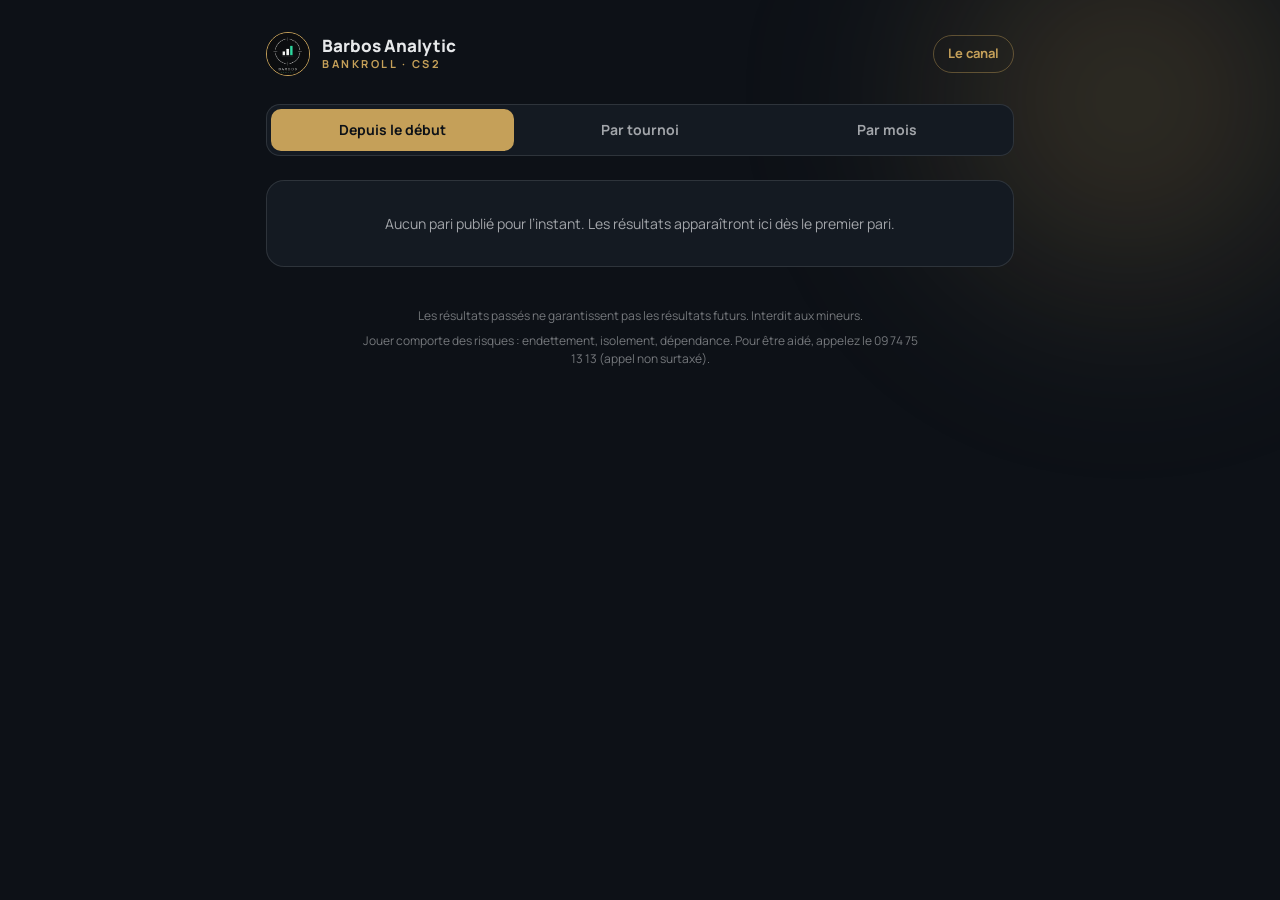
==== bankroll/index.html @ b4b5507b "Add bankroll tracking page and admin Public page /bankroll/ shows results since the start, per tourn" ====
<!doctype html>
<html lang="fr">
<head>
<meta charset="utf-8">
<meta name="viewport" content="width=device-width, initial-scale=1">
<title>Bankroll · Barbos Analytic</title>
<meta name="description" content="Tous les résultats des paris CS2 du canal Barbos Analytic : depuis le début, par tournoi et par mois.">
<meta property="og:title" content="Bankroll · Barbos Analytic">
<meta property="og:description" content="Tous les résultats des paris du canal : depuis le début, par tournoi et par mois.">
<meta property="og:image" content="https://barbos-analytic.com/images/logo.webp">
<meta property="og:url" content="https://barbos-analytic.com/bankroll/">
<link rel="icon" href="../images/logo.webp">
<link rel="preconnect" href="https://fonts.googleapis.com">
<link href="https://fonts.googleapis.com/css2?family=Manrope:wght@400;500;600;700;800&display=swap" rel="stylesheet">
<link rel="stylesheet" href="assets/bankroll.css">
</head>
<body>
<div class="glow"></div>
<div class="wrap">

  <header class="top">
    <a class="brand" href="../">
      <img src="../images/logo.webp" alt="">
      <div><b>Barbos Analytic</b><small>Bankroll · CS2</small></div>
    </a>
    <a class="top-link" href="https://t.me/BarbosAnalytic">Le canal</a>
  </header>

  <nav class="tabs" aria-label="Vues des résultats">
    <a href="#debut">Depuis le début</a>
    <a href="#tournois">Par tournoi</a>
    <a href="#mois">Par mois</a>
  </nav>

  <main id="view" aria-live="polite">
    <p class="empty">Chargement des résultats…</p>
  </main>

  <footer class="disclaimer">
    <p id="updated"></p>
    <p>Les résultats passés ne garantissent pas les résultats futurs. Interdit aux mineurs.</p>
    <p>Jouer comporte des risques : endettement, isolement, dépendance. Pour être aidé, appelez le 09 74 75 13 13 (appel non surtaxé).</p>
  </footer>
</div>

<script src="assets/bankroll.js"></script>
<script>
(function () {
  'use strict';
  var B = window.Bankroll, el = B.el;
  var view = document.getElementById('view'), tabs = document.querySelector('.tabs');
  var TABS = { debut: 'Depuis le début', tournois: 'Par tournoi', mois: 'Par mois' };
  var data;

  fetch('bets.json?v=' + Date.now(), { cache: 'no-store' })
    .then(function (r) { if (!r.ok) throw new Error(r.status); return r.json(); })
    .then(function (d) {
      data = B.normalize(d);
      if (data.settings.updatedAt) {
        document.getElementById('updated').textContent = 'Mis à jour le ' +
          new Date(data.settings.updatedAt).toLocaleString('fr-FR', { dateStyle: 'long', timeStyle: 'short' }) + '.';
      }
      route();
      window.addEventListener('hashchange', function () {
        route();
        var top = tabs.getBoundingClientRect().top;
        if (top < 0) window.scrollTo({ top: window.scrollY + top - 12, behavior: 'instant' });
      });
    })
    .catch(function () {
      B.fill(view, [el('p', { class: 'card empty', text: 'Impossible de charger les résultats. Recharge la page dans un instant.' })]);
    });

  function route() {
    var raw = location.hash.slice(1), cut = raw.indexOf('/');
    var tab = cut < 0 ? raw : raw.slice(0, cut), key = '';
    if (cut >= 0) { try { key = decodeURIComponent(raw.slice(cut + 1)); } catch (e) { key = ''; } }
    if (!TABS[tab]) { tab = 'debut'; key = ''; }
    tabs.querySelectorAll('a').forEach(function (a) {
      if (a.getAttribute('href') === '#' + tab) a.setAttribute('aria-current', 'page');
      else a.removeAttribute('aria-current');
    });
    var title = TABS[tab];
    var nodes;
    if (tab === 'tournois') nodes = key ? tournamentView(key) : tournamentsView();
    else if (tab === 'mois') nodes = key ? monthView(key) : monthsView();
    else nodes = overview();
    if (key) title = tab === 'mois' ? B.monthLabel(key) : key;
    document.title = title + ' · Bankroll · Barbos Analytic';
    B.fill(view, nodes);
  }

  function section(title, content) {
    return el('section', { class: 'block' }, [el('h2', { class: 'section', text: title }), content]);
  }
  function noBets() {
    return [el('p', { class: 'card empty', text: 'Aucun pari publié pour l’instant. Les résultats apparaîtront ici dès le premier pari.' })];
  }
  function pendingOf(bets) { return bets.filter(function (b) { return b.result === 'pending'; }); }
  function settledOf(bets) { return bets.filter(function (b) { return b.result !== 'pending'; }); }

  // Bloc commun aux vues détaillées : stats, paris en cours, courbe, historique.
  function details(bets, heroLabel, sub, opts) {
    var unit = data.settings.unit, s = B.stats(bets), pending = pendingOf(bets);
    var tiles = opts.extraTiles || [['Paris', String(s.count), null, pending.length ? pending.length + ' en cours' : null]];
    return [
      B.hero(heroLabel, s, unit, sub),
      B.statTiles(s, unit, tiles),
      pending.length ? section('En cours (' + pending.length + ')', B.betList(pending, unit, opts)) : null,
      section('Évolution du profit', el('div', { class: 'card' }, [B.profitChart(bets, unit)])),
      section('Historique', B.betList(settledOf(bets), unit, Object.assign({ emptyText: 'Aucun pari terminé pour l’instant.' }, opts)))
    ];
  }

  function overview() {
    var bets = data.bets;
    if (!bets.length) return noBets();
    var unit = data.settings.unit, s = B.stats(bets), start = data.settings.startBankroll;
    var first = B.chrono(bets)[0].date;
    return details(bets, 'Profit depuis le début', 'Depuis le ' + B.dateLabel(first) + ' · ' + B.plural(s.count, 'pari'), {
      extraTiles: [['Bankroll', B.money(start + s.profit, unit), null, 'Départ : ' + B.money(start, unit)]]
    });
  }

  function tournamentsView() {
    var groups = B.byTournament(data.bets);
    if (!groups.size) return noBets();
    return [
      el('p', { class: 'lead', text: 'Chaque tournoi avec son propre bilan. Touche un tournoi pour voir le détail de ses paris.' }),
      B.groupList(groups, {
        unit: data.settings.unit, range: true,
        label: function (k) { return k; },
        href: function (k) { return '#tournois/' + encodeURIComponent(k); }
      })
    ];
  }

  function tournamentView(name) {
    var bets = data.bets.filter(function (b) { return B.tournamentOf(b) === name; });
    var back = el('a', { class: 'back', href: '#tournois', text: '← Tous les tournois' });
    if (!bets.length) return [back, el('p', { class: 'card empty', text: 'Ce tournoi est introuvable.' })];
    var sorted = B.chrono(bets);
    return [back, el('h1', { class: 'detail-title', text: name })].concat(details(bets, 'Profit sur ce tournoi',
      B.rangeLabel(sorted[0].date, sorted[sorted.length - 1].date) + ' · ' + B.plural(bets.length, 'pari'),
      { showTournament: false }));
  }

  function monthsView() {
    var groups = B.byMonth(data.bets);
    if (!groups.size) return noBets();
    return [
      el('p', { class: 'lead', text: 'Le bilan de chaque mois, indépendamment des autres. Touche un mois pour voir ses paris.' }),
      B.groupList(groups, {
        unit: data.settings.unit,
        label: B.monthLabel,
        href: function (k) { return '#mois/' + k; }
      })
    ];
  }

  function monthView(key) {
    var bets = /^\d{4}-\d{2}$/.test(key) ? data.bets.filter(function (b) { return B.monthOf(b) === key; }) : [];
    var back = el('a', { class: 'back', href: '#mois', text: '← Tous les mois' });
    if (!bets.length) return [back, el('p', { class: 'card empty', text: 'Aucun pari ce mois-ci.' })];
    return [back, el('h1', { class: 'detail-title', text: B.monthLabel(key) })].concat(details(bets, 'Profit du mois',
      B.plural(bets.length, 'pari'), {}));
  }
})();
</script>
</body>
</html>
---- bankroll/assets/bankroll.css ----
:root{
  --bg:#0D1117; --panel:#141A22; --panel-2:#1B222C;
  --line:rgba(230,232,234,.12); --line-strong:rgba(230,232,234,.24);
  --gold:#C5A059; --gold-soft:rgba(197,160,89,.16);
  --text:#E6E8EA; --muted:rgba(230,232,234,.68); --faint:rgba(230,232,234,.48);
  --pos:#4cc76a; --neg:#f2706a;
  --good:#0ca30c; --critical:#d03b3b; --warning:#fab219;
  --sans:'Manrope',system-ui,-apple-system,'Segoe UI',Roboto,Arial,sans-serif;
}
*{box-sizing:border-box}
html{scroll-behavior:smooth}
body{margin:0;background:var(--bg);color:var(--text);font-family:var(--sans);line-height:1.5;-webkit-font-smoothing:antialiased}
a{color:inherit;text-decoration:none}
button,input,select{font:inherit;color:inherit}
:focus-visible{outline:2px solid var(--gold);outline-offset:2px}

.glow{position:fixed;inset:-20% -10% auto auto;width:560px;height:560px;border-radius:50%;
  background:radial-gradient(circle,rgba(197,160,89,.26),rgba(197,160,89,0) 70%);filter:blur(80px);pointer-events:none;z-index:0}
.wrap{position:relative;z-index:1;max-width:780px;margin:0 auto;padding:32px 16px 56px}

.top{display:flex;align-items:center;justify-content:space-between;gap:12px;margin-bottom:28px}
.brand{display:flex;align-items:center;gap:12px;min-width:0}
.brand img{flex:none;width:44px;height:44px;border-radius:50%;object-fit:cover;border:1.5px solid var(--gold)}
.brand b{display:block;font-size:17px;font-weight:800;line-height:1.2}
.brand small{display:block;font-size:11px;font-weight:700;letter-spacing:2.5px;text-transform:uppercase;color:var(--gold)}
.top-link{flex:none;font-size:13px;font-weight:700;color:var(--gold);padding:8px 14px;border:1px solid rgba(197,160,89,.4);border-radius:999px;white-space:nowrap}
.top-link:hover{background:var(--gold-soft)}

.tabs{display:grid;grid-template-columns:repeat(3,1fr);gap:4px;padding:4px;margin-bottom:24px;
  background:var(--panel);border:1px solid var(--line);border-radius:14px}
.tabs a{display:flex;align-items:center;justify-content:center;min-height:42px;padding:6px 8px;border-radius:10px;
  font-size:14px;font-weight:700;line-height:1.2;text-align:center;color:var(--muted);transition:color .15s,background .15s}
.tabs a:hover{color:var(--text)}
.tabs a[aria-current="page"]{background:var(--gold);color:var(--bg)}

#view{display:flex;flex-direction:column;gap:16px;overflow-anchor:none}
.card{background:var(--panel);border:1px solid var(--line);border-radius:18px;padding:20px}
.block{display:flex;flex-direction:column;gap:10px;margin-top:8px}
.section{margin:0;font-size:12.5px;font-weight:800;letter-spacing:1.5px;text-transform:uppercase;color:var(--muted)}
.detail-title{margin:0;font-size:26px;font-weight:800;line-height:1.2;letter-spacing:-.3px;overflow-wrap:anywhere}
.back{align-self:flex-start;display:inline-flex;align-items:center;gap:6px;font-size:14px;font-weight:700;color:var(--gold)}
.back:hover{text-decoration:underline}
.lead{margin:0;font-size:14px;color:var(--muted)}

.hero{border-top:3px solid var(--gold)}
.hero-label{font-size:13.5px;font-weight:600;color:var(--muted)}
.hero-value{margin:4px 0 6px;font-size:52px;font-weight:800;line-height:1.05;letter-spacing:-1px}
.hero-sub{font-size:14px;color:var(--muted)}
.pos{color:var(--pos)} .neg{color:var(--neg)} .muted{color:var(--faint)}

.stats{display:grid;grid-template-columns:repeat(3,1fr);gap:10px}
.stat{background:var(--panel);border:1px solid var(--line);border-radius:14px;padding:13px 16px}
.stat span{display:block;font-size:12.5px;font-weight:600;color:var(--muted)}
.stat b{display:block;margin-top:2px;font-size:20px;font-weight:800}
.stat small{display:block;font-size:12px;color:var(--faint)}

.pill{display:inline-flex;align-items:center;gap:5px;padding:1px 9px 1px 7px;border-radius:999px;
  font-size:11.5px;font-weight:700;white-space:nowrap;background:rgba(230,232,234,.08);color:var(--text)}
.pill i{font-style:normal;font-weight:800}
.pill-won{background:rgba(12,163,12,.16)} .pill-won i{color:var(--good)}
.pill-lost{background:rgba(208,59,59,.16)} .pill-lost i{color:var(--critical)}
.pill-pending{background:rgba(250,178,25,.13)} .pill-pending i{color:var(--warning)}
.pill-void i{color:var(--muted)}

.bet-list{display:flex;flex-direction:column;gap:10px}
.bets{list-style:none;margin:0;padding:0;display:flex;flex-direction:column;gap:8px}
.bet{display:flex;flex-wrap:wrap;align-items:flex-start;justify-content:space-between;gap:6px 12px;
  background:var(--panel);border:1px solid var(--line);border-radius:14px;padding:12px 14px}
.bet-main{flex:1;min-width:0}
.bet-top{display:flex;align-items:center;flex-wrap:wrap;gap:4px 8px}
.bet-match{font-size:15px;font-weight:700;overflow-wrap:anywhere}
.bet-pick{margin-top:2px;font-size:14px;overflow-wrap:anywhere}
.bet-odds{font-weight:700;color:var(--gold)}
.bet-meta{margin-top:2px;font-size:12.5px;color:var(--muted)}
.bet-profit{flex:none;font-size:15px;font-weight:800;white-space:nowrap;font-variant-numeric:tabular-nums}
.bet-profit.muted{font-size:13px;font-weight:600}
.more{min-height:44px;border-radius:12px;border:1px solid var(--line-strong);background:transparent;
  font-size:14px;font-weight:700;color:var(--text);cursor:pointer}
.more:hover{border-color:var(--gold);color:var(--gold)}
.more[hidden]{display:none}

.groups{list-style:none;margin:0;padding:0;display:flex;flex-direction:column;gap:8px}
.group{display:flex;align-items:center;justify-content:space-between;gap:12px;padding:14px 16px;
  background:var(--panel);border:1px solid var(--line);border-radius:14px;transition:border-color .15s,transform .15s}
.group:hover{border-color:rgba(197,160,89,.55);transform:translateY(-1px)}
.group-main{min-width:0}
.group-name{display:block;font-size:15.5px;font-weight:700;overflow-wrap:anywhere}
.group-meta{display:block;font-size:12.5px;color:var(--muted)}
.group-side{flex:none;text-align:right}
.group-profit{display:block;font-size:16px;font-weight:800;white-space:nowrap;font-variant-numeric:tabular-nums}
.group-roi{display:block;font-size:12px;color:var(--muted);white-space:nowrap}

.chart{position:relative}
.chart-svg{height:220px}
.chart svg{display:block;overflow:visible;touch-action:pan-y}
.chart .grid line{stroke:rgba(230,232,234,.08);stroke-width:1}
.chart .grid line.zero{stroke:rgba(230,232,234,.3)}
.chart text{fill:var(--faint);font-size:11px;font-family:var(--sans);font-variant-numeric:tabular-nums}
.chart .end-label{fill:var(--text);font-size:12px;font-weight:700}
.chart .area{fill:rgba(197,160,89,.1)}
.chart .line{fill:none;stroke:var(--gold);stroke-width:2;stroke-linejoin:round;stroke-linecap:round}
.chart .dot{fill:var(--gold);stroke:var(--panel);stroke-width:2}
.chart .cross{stroke:var(--line-strong);stroke-width:1}
.chart .hit{fill:transparent;cursor:crosshair}
.chart-tip{position:absolute;top:0;left:0;z-index:2;display:flex;flex-direction:column;gap:1px;min-width:160px;max-width:240px;
  padding:9px 11px;border-radius:10px;background:#0A0E13;border:1px solid var(--line-strong);box-shadow:0 10px 28px rgba(0,0,0,.45);
  font-size:12px;line-height:1.4;pointer-events:none;opacity:0;transition:opacity .12s}
.chart-tip.on{opacity:1}
.chart-tip strong{font-size:16px;font-weight:800}
.chart-tip .t-label{color:var(--muted)}
.chart-tip .t-res{display:flex;align-items:center;gap:8px;margin-top:4px}

.empty{margin:0;padding:18px;text-align:center;font-size:14px;color:var(--muted)}
.card.empty{padding:32px 20px}

.disclaimer{margin:40px auto 0;max-width:560px;text-align:center;font-size:12px;line-height:1.55;color:var(--faint)}
.disclaimer p{margin:0 0 6px}

@media (max-width:560px){
  .stats{grid-template-columns:repeat(2,1fr)}
}
@media (max-width:480px){
  .wrap{padding-top:24px}
  .hero-value{font-size:42px}
  .detail-title{font-size:22px}
  .top-link{padding:7px 12px}
}
@media (prefers-reduced-motion:reduce){
  html{scroll-behavior:auto}
  .group,.chart-tip{transition:none}
}
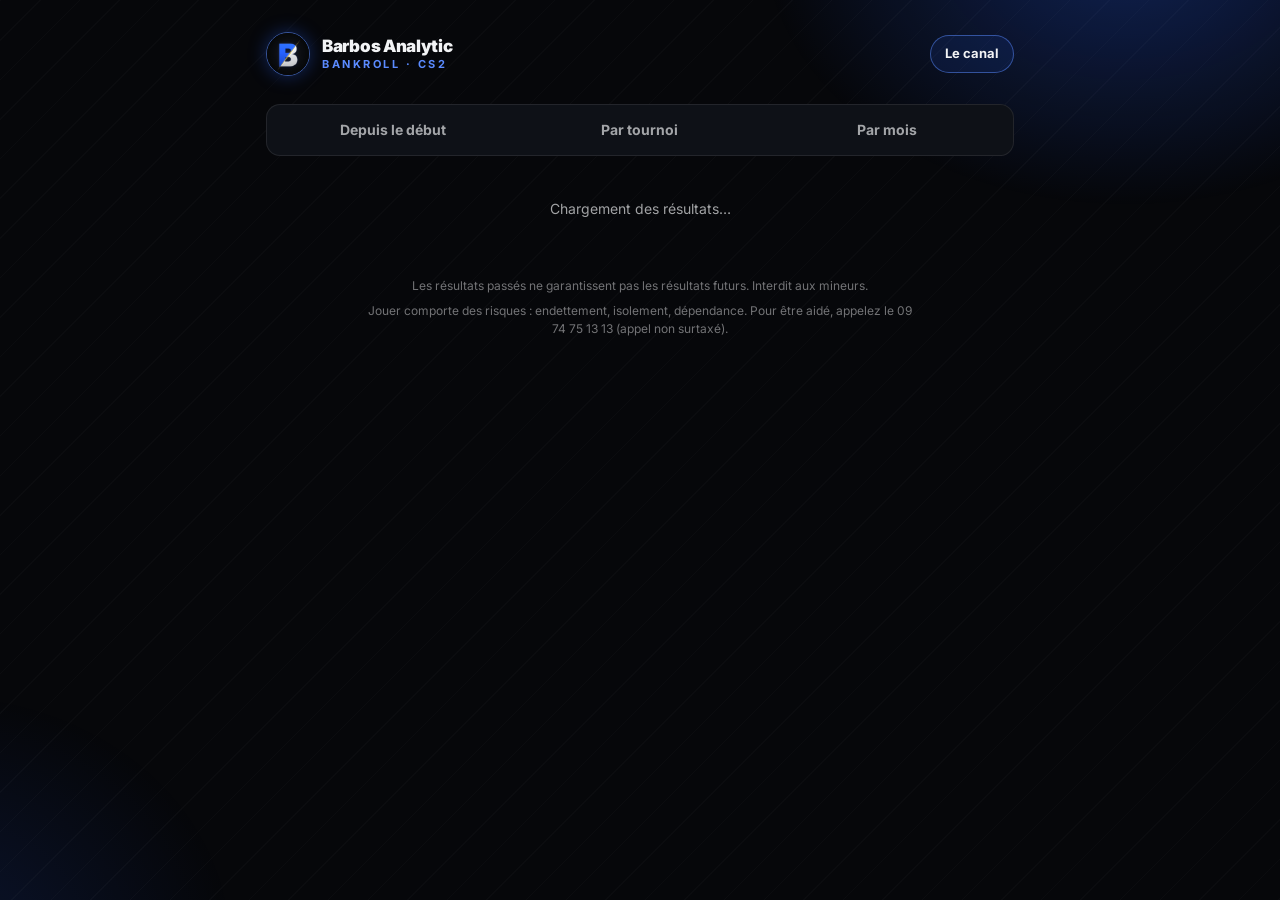
==== commit 24eda0a3: "Add files via upload" ====
--- a/bankroll/index.html
+++ b/bankroll/index.html
@@ -11,7 +11,8 @@
 <meta property="og:url" content="https://barbos-analytic.com/bankroll/">
 <link rel="icon" href="../images/logo.webp">
 <link rel="preconnect" href="https://fonts.googleapis.com">
-<link href="https://fonts.googleapis.com/css2?family=Manrope:wght@400;500;600;700;800&display=swap" rel="stylesheet">
+<link href="https://fonts.googleapis.com/css2?family=Inter:wght@400;500;600;700;800;900&display=swap" rel="stylesheet">
+<meta name="theme-color" content="#06070A">
 <link rel="stylesheet" href="assets/bankroll.css">
 </head>
 <body>
--- a/bankroll/assets/bankroll.css
+++ b/bankroll/assets/bankroll.css
@@ -1,50 +1,63 @@
 :root{
-  --bg:#0D1117; --panel:#141A22; --panel-2:#1B222C;
-  --line:rgba(230,232,234,.12); --line-strong:rgba(230,232,234,.24);
-  --gold:#C5A059; --gold-soft:rgba(197,160,89,.16);
-  --text:#E6E8EA; --muted:rgba(230,232,234,.68); --faint:rgba(230,232,234,.48);
+  --bg:#06070A; --panel:#0E1117; --panel-2:#151922;
+  --line:rgba(242,243,245,.09); --line-strong:rgba(242,243,245,.18);
+  --blue:#2861FF; --blue-hi:#5B8BFF; --blue-soft:rgba(40,97,255,.16);
+  --accent:var(--blue);
+  --gold:#E8B931; --gold-soft:rgba(232,185,49,.16);
+  --white:#F2F3F5;
+  --text:#F2F3F5; --muted:rgba(242,243,245,.66); --faint:rgba(242,243,245,.46);
   --pos:#4cc76a; --neg:#f2706a;
   --good:#0ca30c; --critical:#d03b3b; --warning:#fab219;
-  --sans:'Manrope',system-ui,-apple-system,'Segoe UI',Roboto,Arial,sans-serif;
+  /* signature du logo : bleu | lame dorée | blanc */
+  --split:linear-gradient(100deg,var(--blue) 0 49%,var(--gold) 49% 50.4%,var(--white) 50.4% 100%);
+  --sans:'Inter',system-ui,-apple-system,'Segoe UI',Roboto,Arial,sans-serif;
 }
 *{box-sizing:border-box}
 html{scroll-behavior:smooth}
 body{margin:0;background:var(--bg);color:var(--text);font-family:var(--sans);line-height:1.5;-webkit-font-smoothing:antialiased}
 a{color:inherit;text-decoration:none}
 button,input,select{font:inherit;color:inherit}
-:focus-visible{outline:2px solid var(--gold);outline-offset:2px}
+:focus-visible{outline:2px solid var(--blue-hi);outline-offset:2px}
 
-.glow{position:fixed;inset:-20% -10% auto auto;width:560px;height:560px;border-radius:50%;
-  background:radial-gradient(circle,rgba(197,160,89,.26),rgba(197,160,89,0) 70%);filter:blur(80px);pointer-events:none;z-index:0}
+.glow{position:fixed;inset:0;pointer-events:none;z-index:0;
+  background:
+    radial-gradient(520px 380px at 88% -60px,rgba(40,97,255,.30),rgba(40,97,255,0) 70%),
+    radial-gradient(420px 360px at -60px 105%,rgba(40,97,255,.14),rgba(40,97,255,0) 70%),
+    repeating-linear-gradient(135deg,rgba(242,243,245,.022) 0 1px,transparent 1px 28px)}
 .wrap{position:relative;z-index:1;max-width:780px;margin:0 auto;padding:32px 16px 56px}
 
 .top{display:flex;align-items:center;justify-content:space-between;gap:12px;margin-bottom:28px}
 .brand{display:flex;align-items:center;gap:12px;min-width:0}
-.brand img{flex:none;width:44px;height:44px;border-radius:50%;object-fit:cover;border:1.5px solid var(--gold)}
-.brand b{display:block;font-size:17px;font-weight:800;line-height:1.2}
-.brand small{display:block;font-size:11px;font-weight:700;letter-spacing:2.5px;text-transform:uppercase;color:var(--gold)}
-.top-link{flex:none;font-size:13px;font-weight:700;color:var(--gold);padding:8px 14px;border:1px solid rgba(197,160,89,.4);border-radius:999px;white-space:nowrap}
-.top-link:hover{background:var(--gold-soft)}
+.brand img{flex:none;width:44px;height:44px;border-radius:50%;object-fit:cover;border:1.5px solid rgba(91,139,255,.6);
+  box-shadow:0 0 18px rgba(40,97,255,.35)}
+.brand b{display:block;font-size:17px;font-weight:900;letter-spacing:-.3px;line-height:1.2}
+.brand small{display:block;font-size:11px;font-weight:700;letter-spacing:2.5px;text-transform:uppercase;color:var(--blue-hi)}
+.top-link{flex:none;font-size:13px;font-weight:700;color:var(--white);padding:8px 14px;border:1px solid rgba(91,139,255,.5);border-radius:999px;white-space:nowrap;
+  background:rgba(40,97,255,.10)}
+.top-link:hover{background:var(--blue-soft);border-color:var(--blue-hi)}
 
 .tabs{display:grid;grid-template-columns:repeat(3,1fr);gap:4px;padding:4px;margin-bottom:24px;
   background:var(--panel);border:1px solid var(--line);border-radius:14px}
 .tabs a{display:flex;align-items:center;justify-content:center;min-height:42px;padding:6px 8px;border-radius:10px;
   font-size:14px;font-weight:700;line-height:1.2;text-align:center;color:var(--muted);transition:color .15s,background .15s}
 .tabs a:hover{color:var(--text)}
-.tabs a[aria-current="page"]{background:var(--gold);color:var(--bg)}
+.tabs a[aria-current="page"]{background:var(--blue);color:#fff;box-shadow:0 6px 18px rgba(40,97,255,.38)}
 
 #view{display:flex;flex-direction:column;gap:16px;overflow-anchor:none}
 .card{background:var(--panel);border:1px solid var(--line);border-radius:18px;padding:20px}
 .block{display:flex;flex-direction:column;gap:10px;margin-top:8px}
-.section{margin:0;font-size:12.5px;font-weight:800;letter-spacing:1.5px;text-transform:uppercase;color:var(--muted)}
-.detail-title{margin:0;font-size:26px;font-weight:800;line-height:1.2;letter-spacing:-.3px;overflow-wrap:anywhere}
-.back{align-self:flex-start;display:inline-flex;align-items:center;gap:6px;font-size:14px;font-weight:700;color:var(--gold)}
+.section{display:flex;align-items:center;gap:9px;margin:0;font-size:12.5px;font-weight:800;letter-spacing:1.5px;text-transform:uppercase;color:var(--muted)}
+.section::before{content:"";flex:none;width:3px;height:12px;border-radius:1px;background:var(--gold);transform:skewX(-22deg)}
+.detail-title{margin:0;font-size:26px;font-weight:900;line-height:1.2;letter-spacing:-.3px;overflow-wrap:anywhere}
+.back{align-self:flex-start;display:inline-flex;align-items:center;gap:6px;font-size:14px;font-weight:700;color:var(--blue-hi)}
 .back:hover{text-decoration:underline}
 .lead{margin:0;font-size:14px;color:var(--muted)}
 
-.hero{border-top:3px solid var(--gold)}
+.hero{position:relative;overflow:hidden;
+  background:radial-gradient(360px 200px at 100% 0,rgba(40,97,255,.16),rgba(40,97,255,0) 70%),var(--panel)}
+.hero::before{content:"";position:absolute;left:0;right:0;top:0;height:3px;background:var(--split)}
 .hero-label{font-size:13.5px;font-weight:600;color:var(--muted)}
-.hero-value{margin:4px 0 6px;font-size:52px;font-weight:800;line-height:1.05;letter-spacing:-1px}
+.hero-value{margin:4px 0 6px;font-size:52px;font-weight:900;line-height:1.05;letter-spacing:-1.5px;font-variant-numeric:tabular-nums}
 .hero-sub{font-size:14px;color:var(--muted)}
 .pos{color:var(--pos)} .neg{color:var(--neg)} .muted{color:var(--faint)}
 
@@ -55,7 +68,7 @@
 .stat small{display:block;font-size:12px;color:var(--faint)}
 
 .pill{display:inline-flex;align-items:center;gap:5px;padding:1px 9px 1px 7px;border-radius:999px;
-  font-size:11.5px;font-weight:700;white-space:nowrap;background:rgba(230,232,234,.08);color:var(--text)}
+  font-size:11.5px;font-weight:700;white-space:nowrap;background:rgba(242,243,245,.08);color:var(--text)}
 .pill i{font-style:normal;font-weight:800}
 .pill-won{background:rgba(12,163,12,.16)} .pill-won i{color:var(--good)}
 .pill-lost{background:rgba(208,59,59,.16)} .pill-lost i{color:var(--critical)}
@@ -72,17 +85,26 @@
 .bet-pick{margin-top:2px;font-size:14px;overflow-wrap:anywhere}
 .bet-odds{font-weight:700;color:var(--gold)}
 .bet-meta{margin-top:2px;font-size:12.5px;color:var(--muted)}
+.legs{flex-basis:100%;list-style:none;margin:2px 0 0;padding:0;display:flex;flex-direction:column;gap:4px}
+.leg{display:flex;flex-wrap:wrap;align-items:flex-start;gap:4px 8px;padding:6px 10px;border-radius:9px;
+  background:rgba(242,243,245,.045);font-size:13.5px}
+.leg-icon{flex:none;width:14px;text-align:center;font-style:normal;font-weight:800}
+.leg-won .leg-icon{color:var(--good)} .leg-lost .leg-icon{color:var(--critical)}
+.leg-pending .leg-icon{color:var(--warning)} .leg-void .leg-icon{color:var(--muted)}
+.leg-text{flex:1;min-width:0;overflow-wrap:anywhere}
+.leg-text b{font-weight:700}
+.sr{position:absolute;width:1px;height:1px;overflow:hidden;clip:rect(0 0 0 0);white-space:nowrap}
 .bet-profit{flex:none;font-size:15px;font-weight:800;white-space:nowrap;font-variant-numeric:tabular-nums}
 .bet-profit.muted{font-size:13px;font-weight:600}
 .more{min-height:44px;border-radius:12px;border:1px solid var(--line-strong);background:transparent;
   font-size:14px;font-weight:700;color:var(--text);cursor:pointer}
-.more:hover{border-color:var(--gold);color:var(--gold)}
+.more:hover{border-color:var(--blue-hi);color:var(--blue-hi)}
 .more[hidden]{display:none}
 
 .groups{list-style:none;margin:0;padding:0;display:flex;flex-direction:column;gap:8px}
 .group{display:flex;align-items:center;justify-content:space-between;gap:12px;padding:14px 16px;
   background:var(--panel);border:1px solid var(--line);border-radius:14px;transition:border-color .15s,transform .15s}
-.group:hover{border-color:rgba(197,160,89,.55);transform:translateY(-1px)}
+.group:hover{border-color:rgba(91,139,255,.6);transform:translateY(-1px)}
 .group-main{min-width:0}
 .group-name{display:block;font-size:15.5px;font-weight:700;overflow-wrap:anywhere}
 .group-meta{display:block;font-size:12.5px;color:var(--muted)}
@@ -93,17 +115,17 @@
 .chart{position:relative}
 .chart-svg{height:220px}
 .chart svg{display:block;overflow:visible;touch-action:pan-y}
-.chart .grid line{stroke:rgba(230,232,234,.08);stroke-width:1}
-.chart .grid line.zero{stroke:rgba(230,232,234,.3)}
+.chart .grid line{stroke:rgba(242,243,245,.07);stroke-width:1}
+.chart .grid line.zero{stroke:rgba(242,243,245,.28)}
 .chart text{fill:var(--faint);font-size:11px;font-family:var(--sans);font-variant-numeric:tabular-nums}
 .chart .end-label{fill:var(--text);font-size:12px;font-weight:700}
-.chart .area{fill:rgba(197,160,89,.1)}
-.chart .line{fill:none;stroke:var(--gold);stroke-width:2;stroke-linejoin:round;stroke-linecap:round}
-.chart .dot{fill:var(--gold);stroke:var(--panel);stroke-width:2}
+.chart .area{fill:rgba(40,97,255,.14)}
+.chart .line{fill:none;stroke:var(--blue-hi);stroke-width:2;stroke-linejoin:round;stroke-linecap:round}
+.chart .dot{fill:var(--blue-hi);stroke:var(--panel);stroke-width:2}
 .chart .cross{stroke:var(--line-strong);stroke-width:1}
 .chart .hit{fill:transparent;cursor:crosshair}
 .chart-tip{position:absolute;top:0;left:0;z-index:2;display:flex;flex-direction:column;gap:1px;min-width:160px;max-width:240px;
-  padding:9px 11px;border-radius:10px;background:#0A0E13;border:1px solid var(--line-strong);box-shadow:0 10px 28px rgba(0,0,0,.45);
+  padding:9px 11px;border-radius:10px;background:#0B0D12;border:1px solid var(--line-strong);box-shadow:0 10px 28px rgba(0,0,0,.45);
   font-size:12px;line-height:1.4;pointer-events:none;opacity:0;transition:opacity .12s}
 .chart-tip.on{opacity:1}
 .chart-tip strong{font-size:16px;font-weight:800}
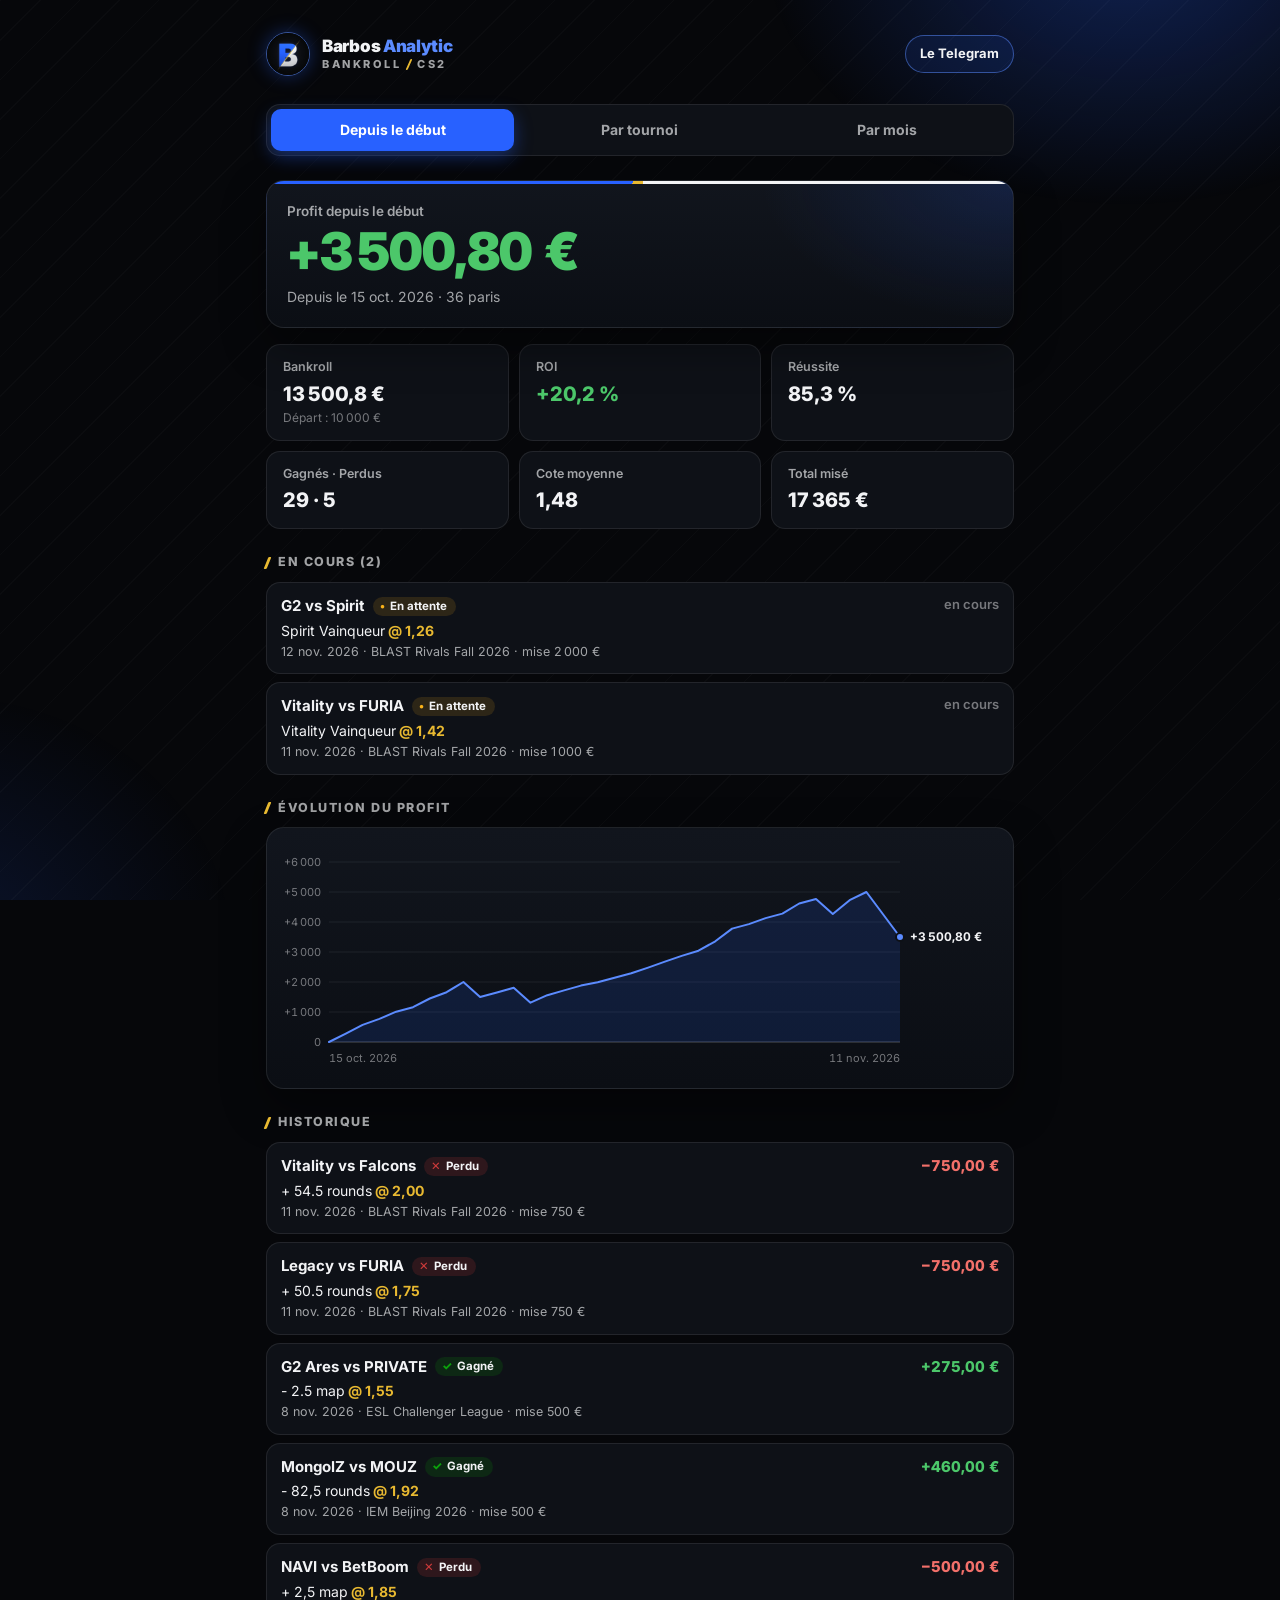
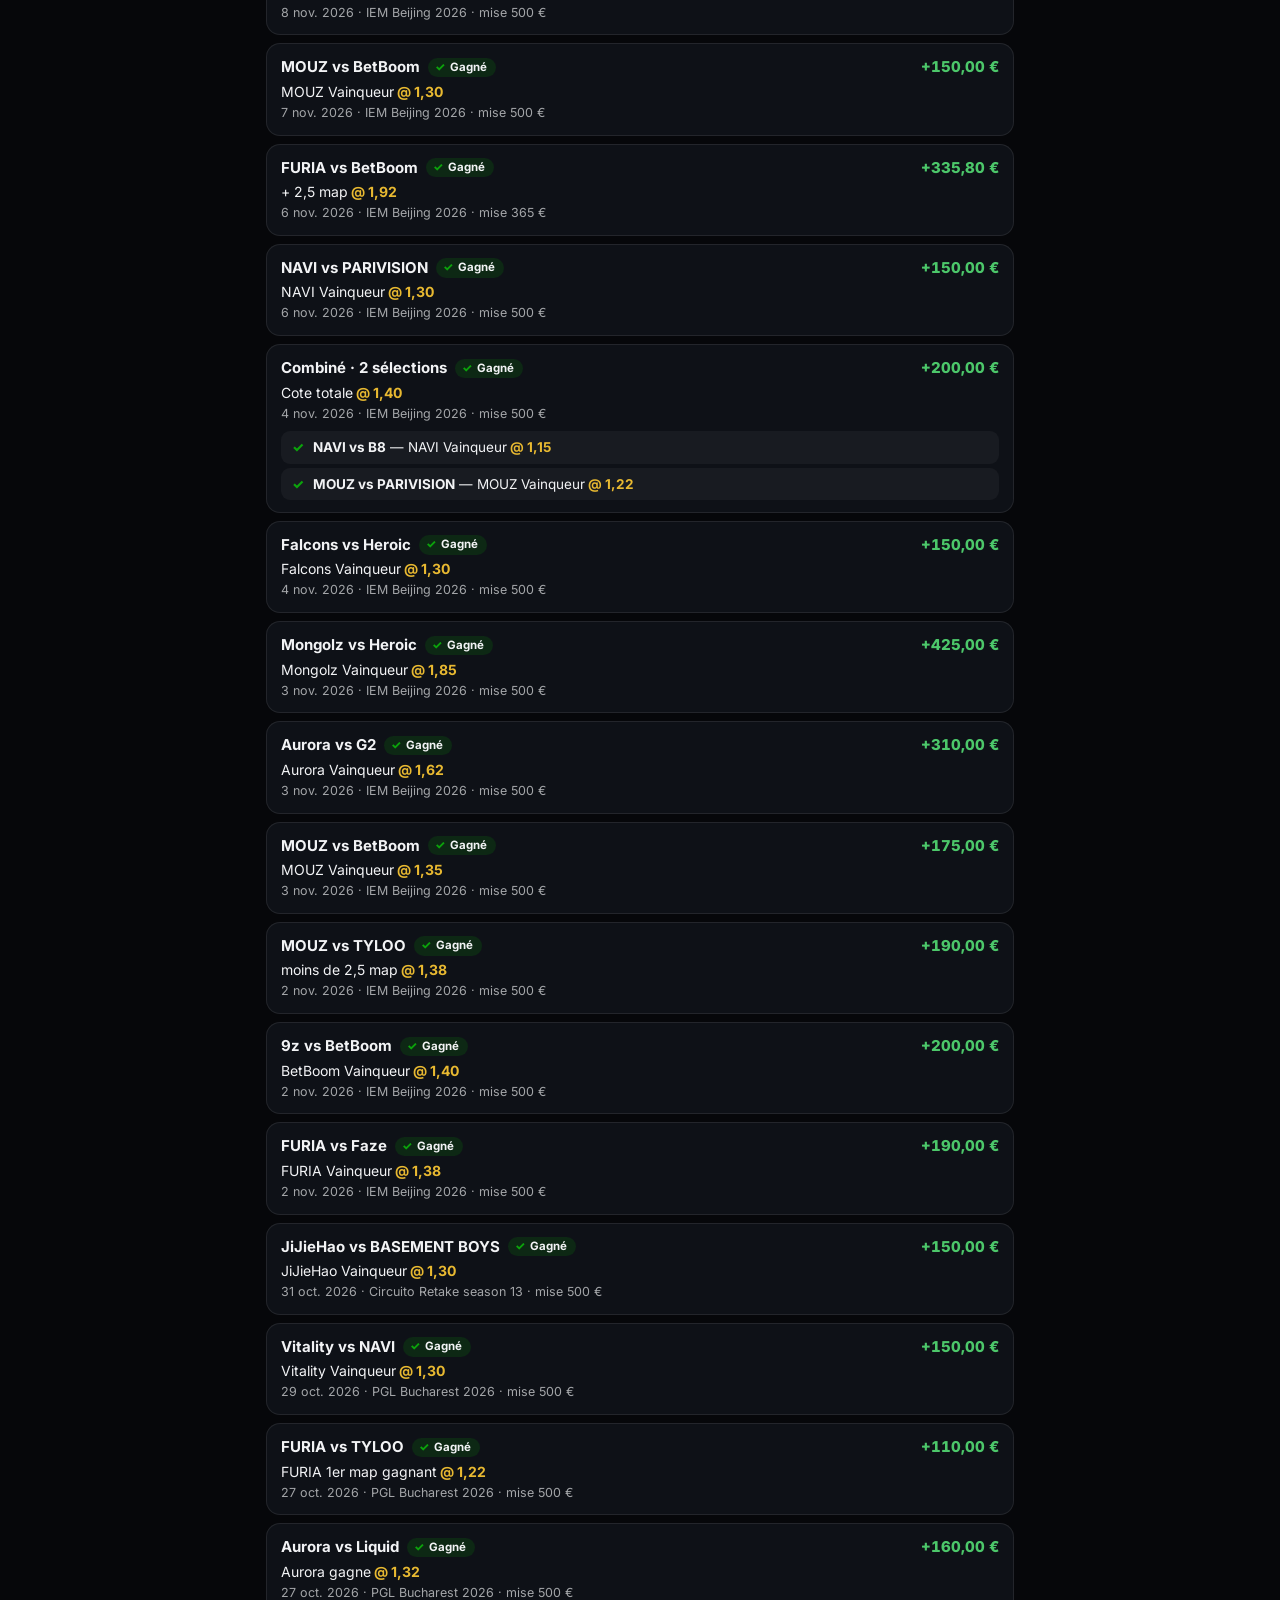
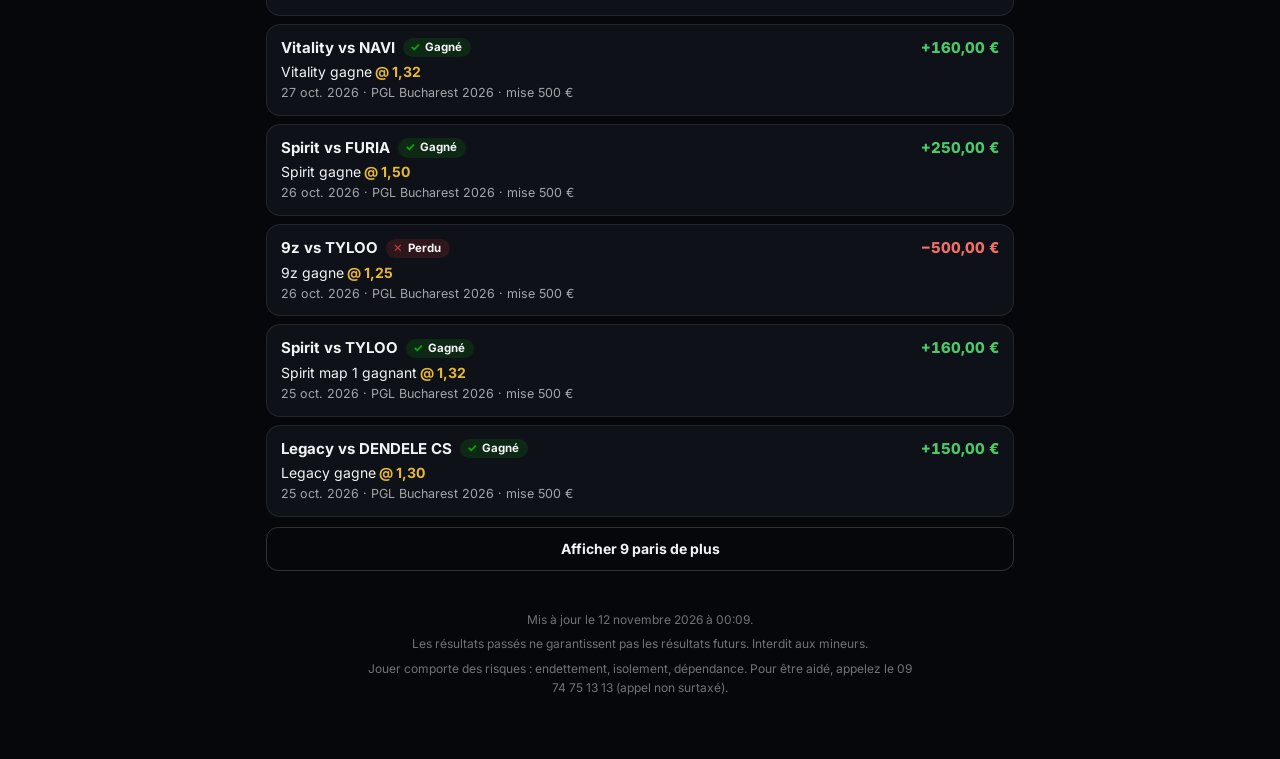
==== commit f22b3aa4: "Restore bankroll data and match pages to the new design The redesign upload dropped bankroll/bets.js" ====
--- a/bankroll/index.html
+++ b/bankroll/index.html
@@ -7,9 +7,9 @@
 <meta name="description" content="Tous les résultats des paris CS2 du canal Barbos Analytic : depuis le début, par tournoi et par mois.">
 <meta property="og:title" content="Bankroll · Barbos Analytic">
 <meta property="og:description" content="Tous les résultats des paris du canal : depuis le début, par tournoi et par mois.">
-<meta property="og:image" content="https://barbos-analytic.com/images/logo.webp">
+<meta property="og:image" content="https://barbos-analytic.com/images/pp.webp">
 <meta property="og:url" content="https://barbos-analytic.com/bankroll/">
-<link rel="icon" href="../images/logo.webp">
+<link rel="icon" href="../images/pp.webp">
 <link rel="preconnect" href="https://fonts.googleapis.com">
 <link href="https://fonts.googleapis.com/css2?family=Inter:wght@400;500;600;700;800;900&display=swap" rel="stylesheet">
 <meta name="theme-color" content="#06070A">
@@ -21,10 +21,10 @@
 
   <header class="top">
     <a class="brand" href="../">
-      <img src="../images/logo.webp" alt="">
-      <div><b>Barbos Analytic</b><small>Bankroll · CS2</small></div>
+      <img src="../images/pp.webp" alt="">
+      <div><b>Barbos <span>Analytic</span></b><small>Bankroll <i aria-hidden="true"></i> CS2</small></div>
     </a>
-    <a class="top-link" href="https://t.me/BarbosAnalytic">Le canal</a>
+    <a class="top-link" href="https://t.me/+vACsFkOS47cyYzg0">Le Telegram</a>
   </header>
 
   <nav class="tabs" aria-label="Vues des résultats">
--- a/bankroll/assets/bankroll.css
+++ b/bankroll/assets/bankroll.css
@@ -10,6 +10,8 @@
   --good:#0ca30c; --critical:#d03b3b; --warning:#fab219;
   /* signature du logo : bleu | lame dorée | blanc */
   --split:linear-gradient(100deg,var(--blue) 0 49%,var(--gold) 49% 50.4%,var(--white) 50.4% 100%);
+  /* fond des cartes, identique à la page d'accueil */
+  --card-bg:linear-gradient(180deg,#11151D 0%,#0B0E14 100%);
   --sans:'Inter',system-ui,-apple-system,'Segoe UI',Roboto,Arial,sans-serif;
 }
 *{box-sizing:border-box}
@@ -31,7 +33,9 @@
 .brand img{flex:none;width:44px;height:44px;border-radius:50%;object-fit:cover;border:1.5px solid rgba(91,139,255,.6);
   box-shadow:0 0 18px rgba(40,97,255,.35)}
 .brand b{display:block;font-size:17px;font-weight:900;letter-spacing:-.3px;line-height:1.2}
-.brand small{display:block;font-size:11px;font-weight:700;letter-spacing:2.5px;text-transform:uppercase;color:var(--blue-hi)}
+.brand b span{color:var(--blue-hi)}
+.brand small{display:flex;align-items:center;gap:7px;font-size:11px;font-weight:800;letter-spacing:2.5px;text-transform:uppercase;color:var(--muted)}
+.brand small i{flex:none;width:2px;height:11px;border-radius:1px;background:var(--gold);transform:skewX(-24deg)}
 .top-link{flex:none;font-size:13px;font-weight:700;color:var(--white);padding:8px 14px;border:1px solid rgba(91,139,255,.5);border-radius:999px;white-space:nowrap;
   background:rgba(40,97,255,.10)}
 .top-link:hover{background:var(--blue-soft);border-color:var(--blue-hi)}
@@ -44,7 +48,7 @@
 .tabs a[aria-current="page"]{background:var(--blue);color:#fff;box-shadow:0 6px 18px rgba(40,97,255,.38)}
 
 #view{display:flex;flex-direction:column;gap:16px;overflow-anchor:none}
-.card{background:var(--panel);border:1px solid var(--line);border-radius:18px;padding:20px}
+.card{background:var(--card-bg);border:1px solid var(--line);border-radius:18px;padding:20px;box-shadow:0 18px 44px rgba(0,0,0,.4)}
 .block{display:flex;flex-direction:column;gap:10px;margin-top:8px}
 .section{display:flex;align-items:center;gap:9px;margin:0;font-size:12.5px;font-weight:800;letter-spacing:1.5px;text-transform:uppercase;color:var(--muted)}
 .section::before{content:"";flex:none;width:3px;height:12px;border-radius:1px;background:var(--gold);transform:skewX(-22deg)}
@@ -54,7 +58,7 @@
 .lead{margin:0;font-size:14px;color:var(--muted)}
 
 .hero{position:relative;overflow:hidden;
-  background:radial-gradient(360px 200px at 100% 0,rgba(40,97,255,.16),rgba(40,97,255,0) 70%),var(--panel)}
+  background:radial-gradient(360px 200px at 100% 0,rgba(40,97,255,.16),rgba(40,97,255,0) 70%),var(--card-bg)}
 .hero::before{content:"";position:absolute;left:0;right:0;top:0;height:3px;background:var(--split)}
 .hero-label{font-size:13.5px;font-weight:600;color:var(--muted)}
 .hero-value{margin:4px 0 6px;font-size:52px;font-weight:900;line-height:1.05;letter-spacing:-1.5px;font-variant-numeric:tabular-nums}
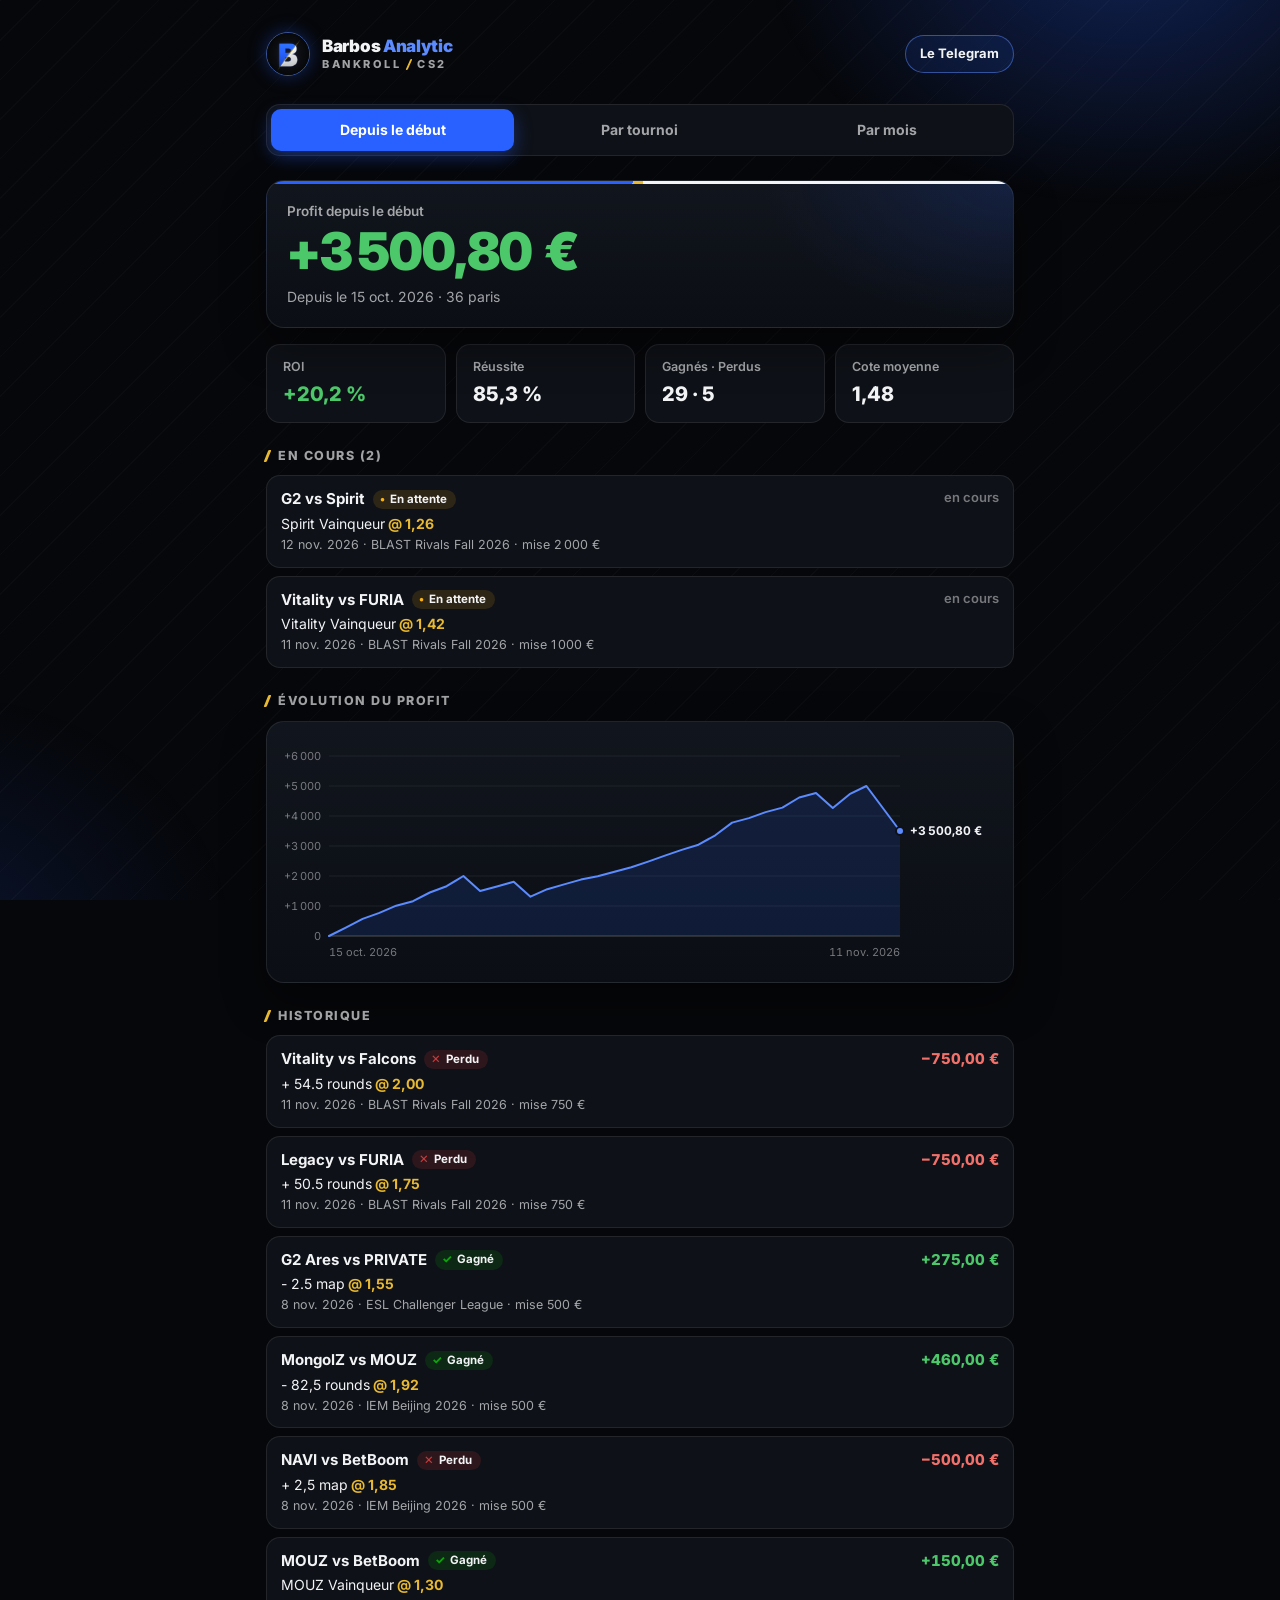
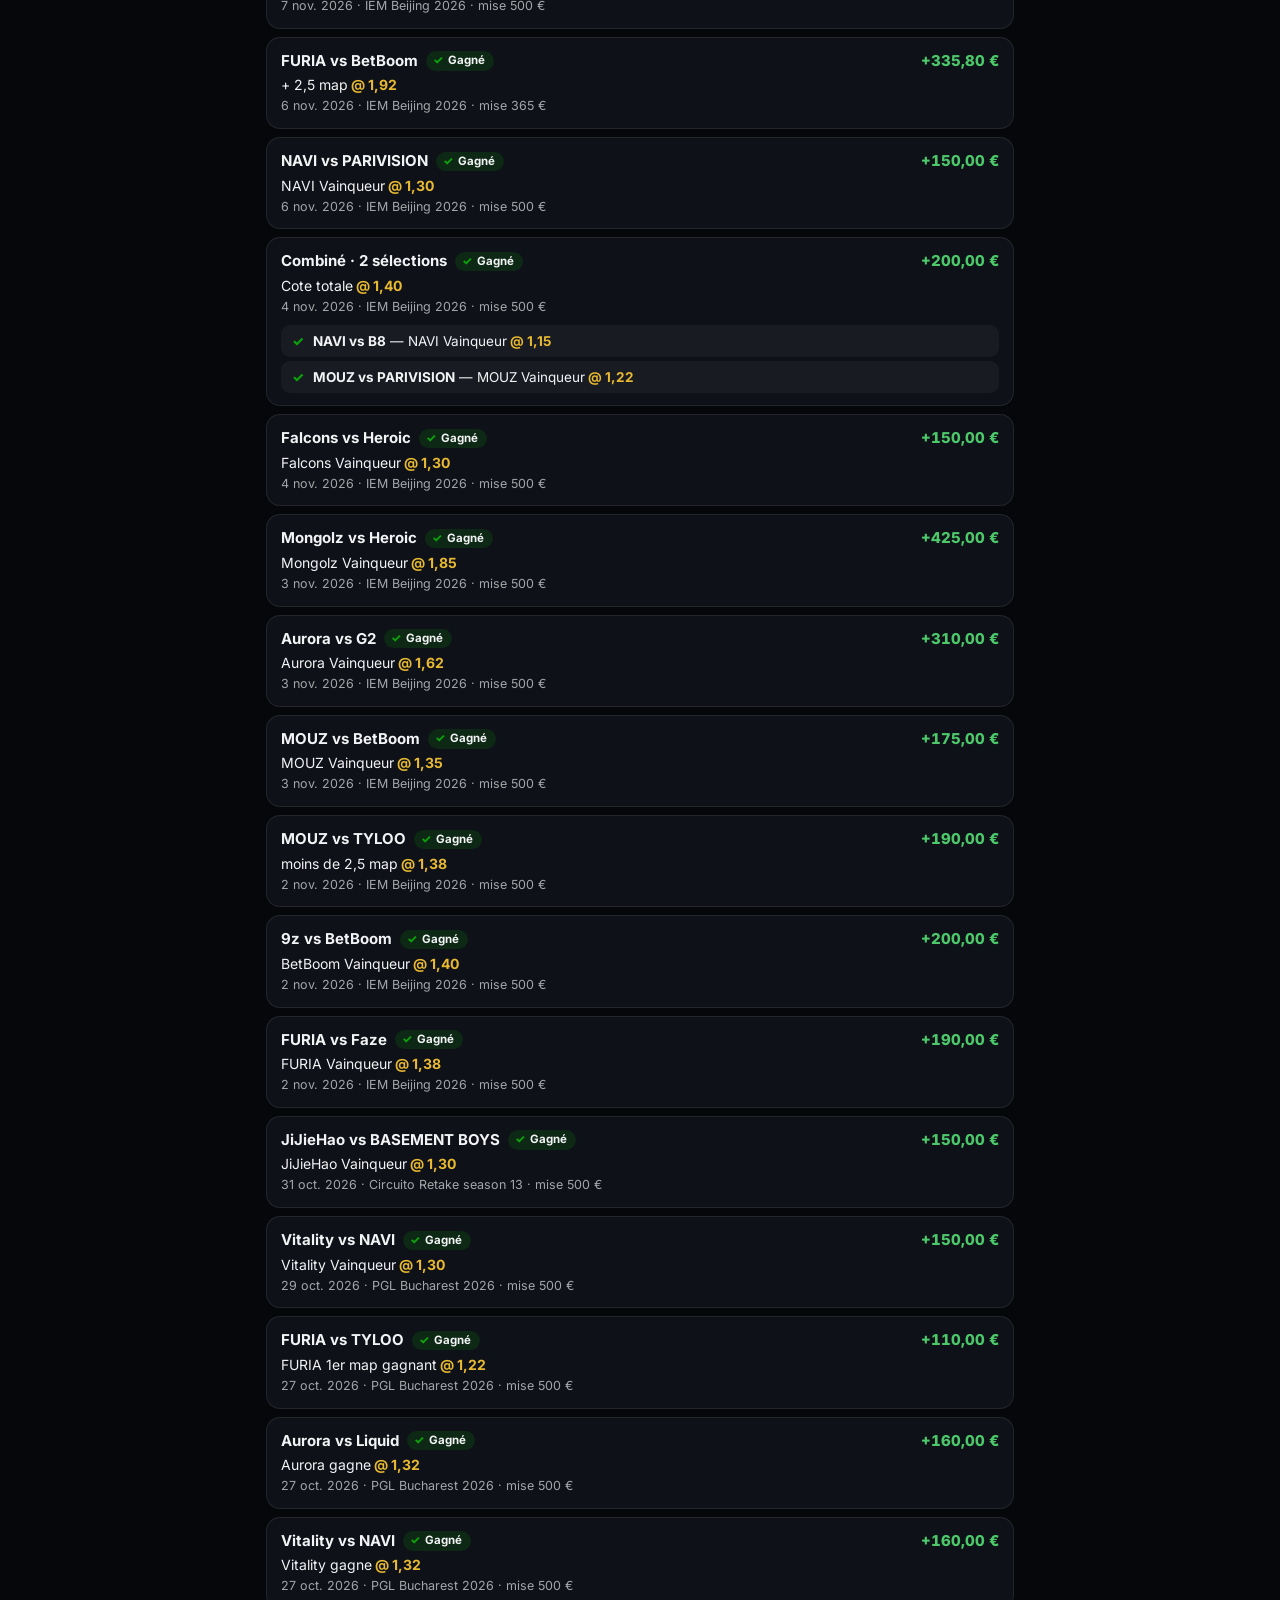
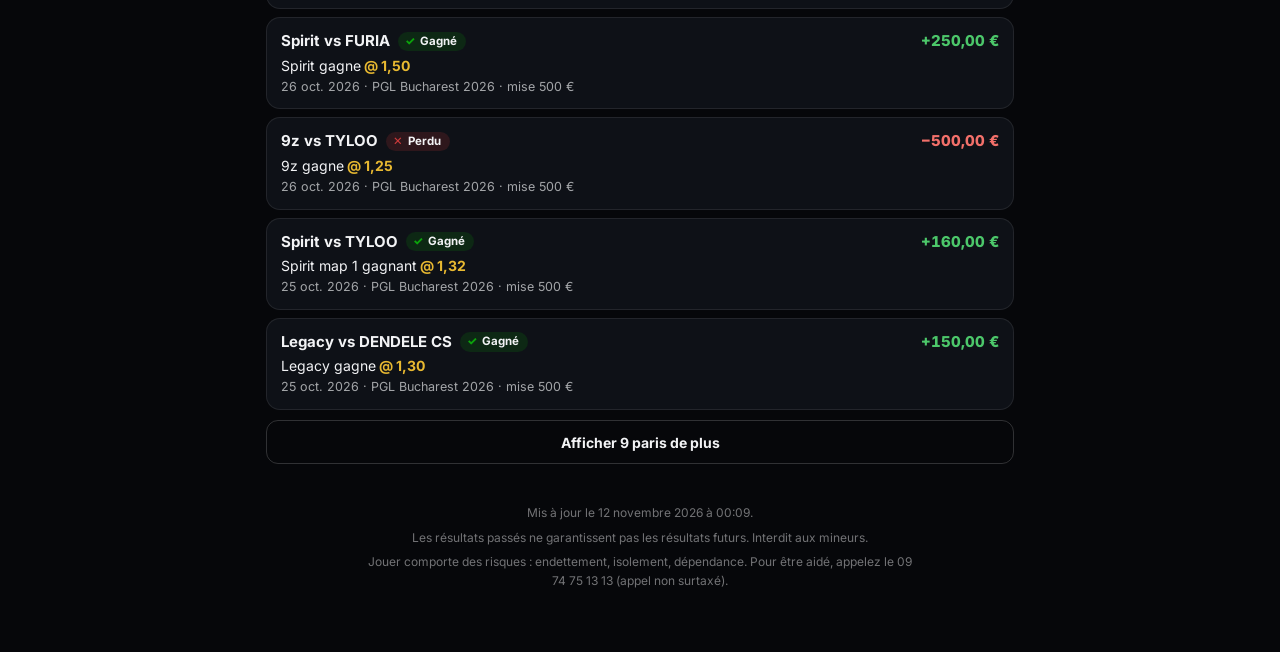
==== commit 10bf9152: "Hide bankroll and total staked tiles on the public page The public views now show ROI, hit rate, won" ====
--- a/bankroll/index.html
+++ b/bankroll/index.html
@@ -103,10 +103,9 @@
   // Bloc commun aux vues détaillées : stats, paris en cours, courbe, historique.
   function details(bets, heroLabel, sub, opts) {
     var unit = data.settings.unit, s = B.stats(bets), pending = pendingOf(bets);
-    var tiles = opts.extraTiles || [['Paris', String(s.count), null, pending.length ? pending.length + ' en cours' : null]];
     return [
       B.hero(heroLabel, s, unit, sub),
-      B.statTiles(s, unit, tiles),
+      B.statTiles(s, unit),
       pending.length ? section('En cours (' + pending.length + ')', B.betList(pending, unit, opts)) : null,
       section('Évolution du profit', el('div', { class: 'card' }, [B.profitChart(bets, unit)])),
       section('Historique', B.betList(settledOf(bets), unit, Object.assign({ emptyText: 'Aucun pari terminé pour l’instant.' }, opts)))
@@ -116,11 +115,8 @@
   function overview() {
     var bets = data.bets;
     if (!bets.length) return noBets();
-    var unit = data.settings.unit, s = B.stats(bets), start = data.settings.startBankroll;
-    var first = B.chrono(bets)[0].date;
-    return details(bets, 'Profit depuis le début', 'Depuis le ' + B.dateLabel(first) + ' · ' + B.plural(s.count, 'pari'), {
-      extraTiles: [['Bankroll', B.money(start + s.profit, unit), null, 'Départ : ' + B.money(start, unit)]]
-    });
+    var s = B.stats(bets), first = B.chrono(bets)[0].date;
+    return details(bets, 'Profit depuis le début', 'Depuis le ' + B.dateLabel(first) + ' · ' + B.plural(s.count, 'pari'), {});
   }
 
   function tournamentsView() {
--- a/bankroll/assets/bankroll.css
+++ b/bankroll/assets/bankroll.css
@@ -65,7 +65,7 @@
 .hero-sub{font-size:14px;color:var(--muted)}
 .pos{color:var(--pos)} .neg{color:var(--neg)} .muted{color:var(--faint)}
 
-.stats{display:grid;grid-template-columns:repeat(3,1fr);gap:10px}
+.stats{display:grid;grid-template-columns:repeat(4,1fr);gap:10px}
 .stat{background:var(--panel);border:1px solid var(--line);border-radius:14px;padding:13px 16px}
 .stat span{display:block;font-size:12.5px;font-weight:600;color:var(--muted)}
 .stat b{display:block;margin-top:2px;font-size:20px;font-weight:800}
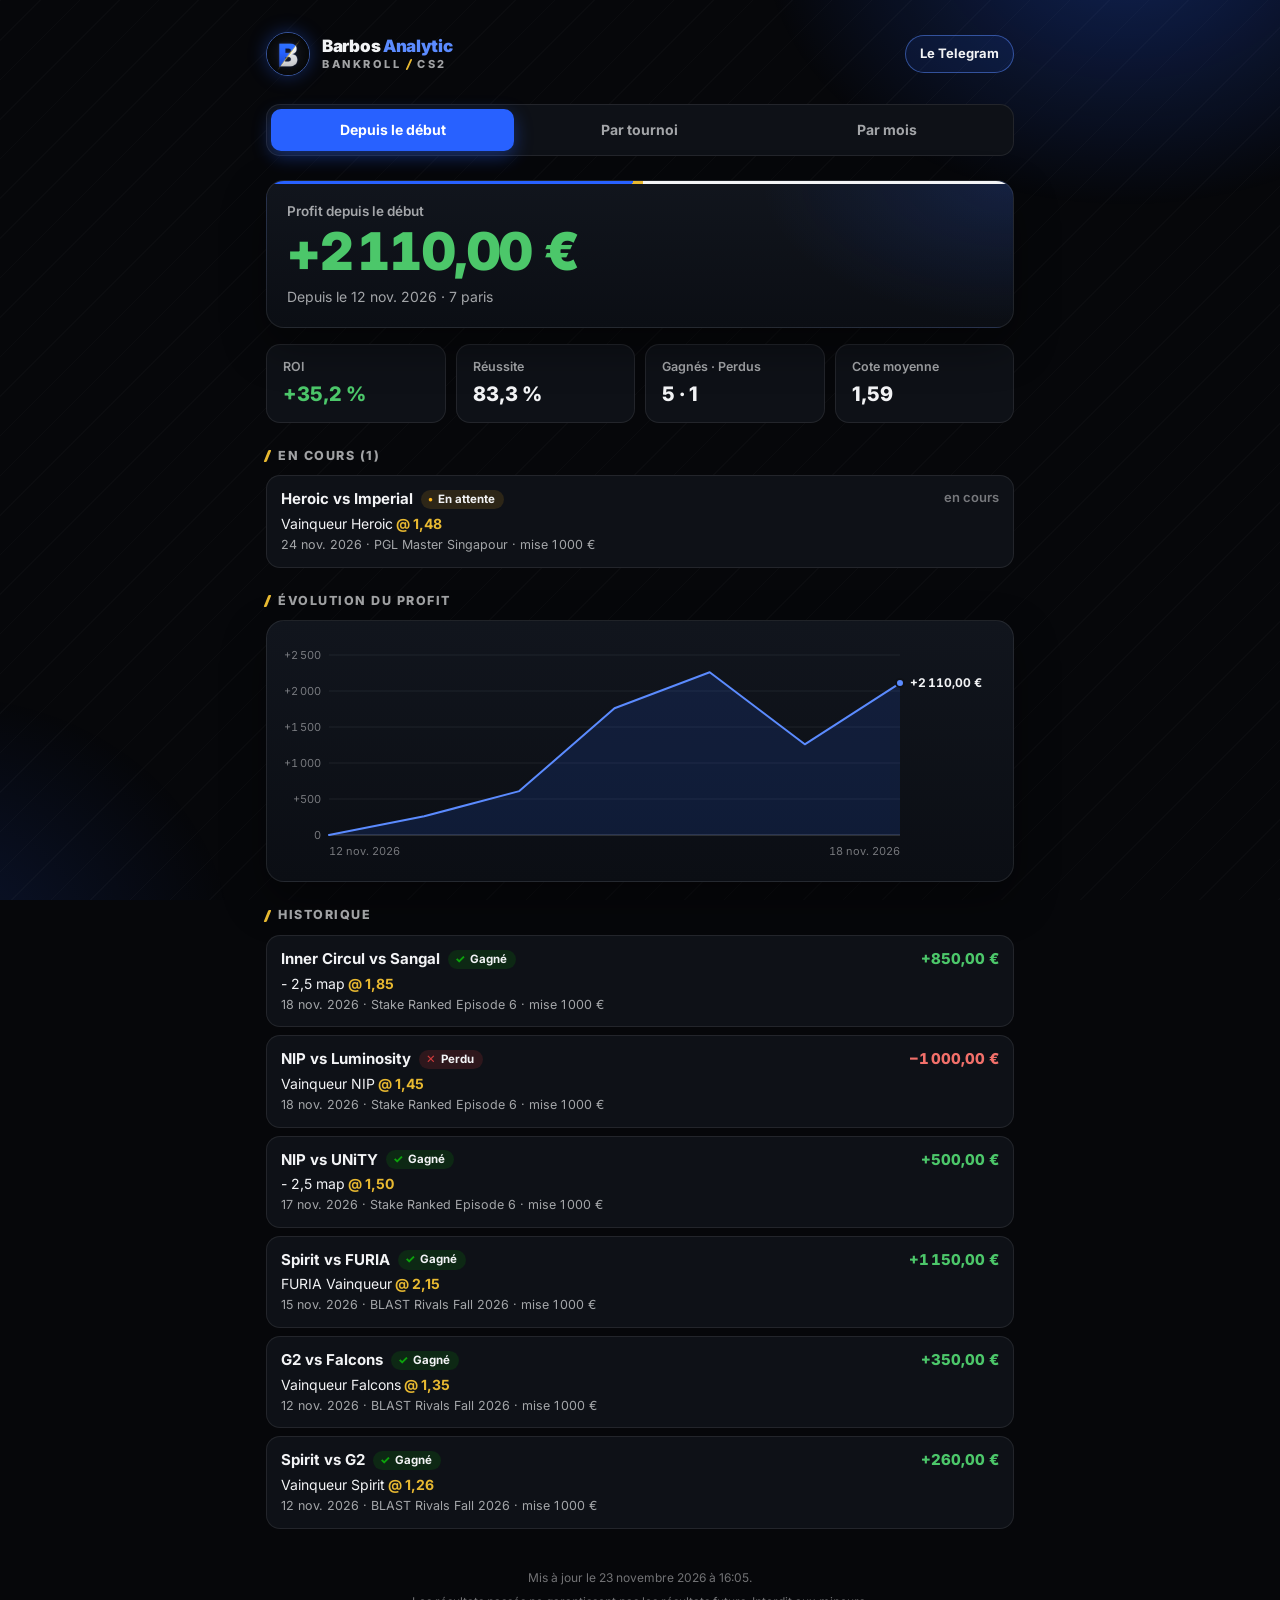
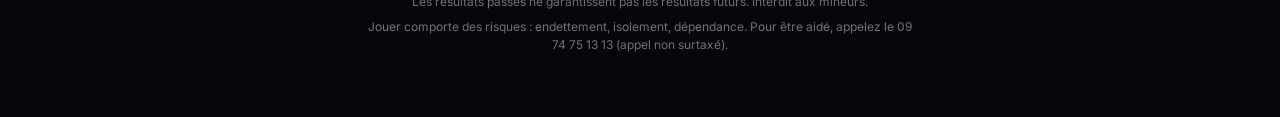
==== commit 687c2cc9: "Add VIP bets to the bankroll, hidden until they have a result The admin (FR and SV) can flag a bet a" ====
--- a/bankroll/index.html
+++ b/bankroll/index.html
@@ -13,7 +13,7 @@
 <link rel="preconnect" href="https://fonts.googleapis.com">
 <link href="https://fonts.googleapis.com/css2?family=Inter:wght@400;500;600;700;800;900&display=swap" rel="stylesheet">
 <meta name="theme-color" content="#06070A">
-<link rel="stylesheet" href="assets/bankroll.css">
+<link rel="stylesheet" href="assets/bankroll.css?v=2">
 </head>
 <body>
 <div class="glow"></div>
@@ -44,7 +44,7 @@
   </footer>
 </div>
 
-<script src="assets/bankroll.js"></script>
+<script src="assets/bankroll.js?v=2"></script>
 <script>
 (function () {
   'use strict';
@@ -57,6 +57,8 @@
     .then(function (r) { if (!r.ok) throw new Error(r.status); return r.json(); })
     .then(function (d) {
       data = B.normalize(d);
+      // Sécurité : un pari VIP en attente ne doit jamais apparaître ici (l'admin le garde chiffré).
+      data.bets = data.bets.filter(function (b) { return !B.isPrivate(b); });
       if (data.settings.updatedAt) {
         document.getElementById('updated').textContent = 'Mis à jour le ' +
           new Date(data.settings.updatedAt).toLocaleString('fr-FR', { dateStyle: 'long', timeStyle: 'short' }) + '.';
--- a/bankroll/assets/bankroll.css
+++ b/bankroll/assets/bankroll.css
@@ -88,6 +88,11 @@
 .bet-match{font-size:15px;font-weight:700;overflow-wrap:anywhere}
 .bet-pick{margin-top:2px;font-size:14px;overflow-wrap:anywhere}
 .bet-odds{font-weight:700;color:var(--gold)}
+.bet-vip{border-color:rgba(232,185,49,.38);box-shadow:inset 3px 0 0 var(--gold)}
+.vip-badge{display:inline-flex;align-items:center;gap:3px;padding:0 7px 0 5px;border-radius:6px;white-space:nowrap;
+  background:linear-gradient(180deg,#F6D25C 0%,#E0A81C 100%);color:#1B1505;font-size:10.5px;font-weight:900;letter-spacing:.8px;line-height:18px;
+  box-shadow:0 0 0 1px rgba(232,185,49,.35),0 2px 10px rgba(232,185,49,.28)}
+.vip-badge svg{flex:none;display:block;fill:currentColor}
 .bet-meta{margin-top:2px;font-size:12.5px;color:var(--muted)}
 .legs{flex-basis:100%;list-style:none;margin:2px 0 0;padding:0;display:flex;flex-direction:column;gap:4px}
 .leg{display:flex;flex-wrap:wrap;align-items:flex-start;gap:4px 8px;padding:6px 10px;border-radius:9px;
